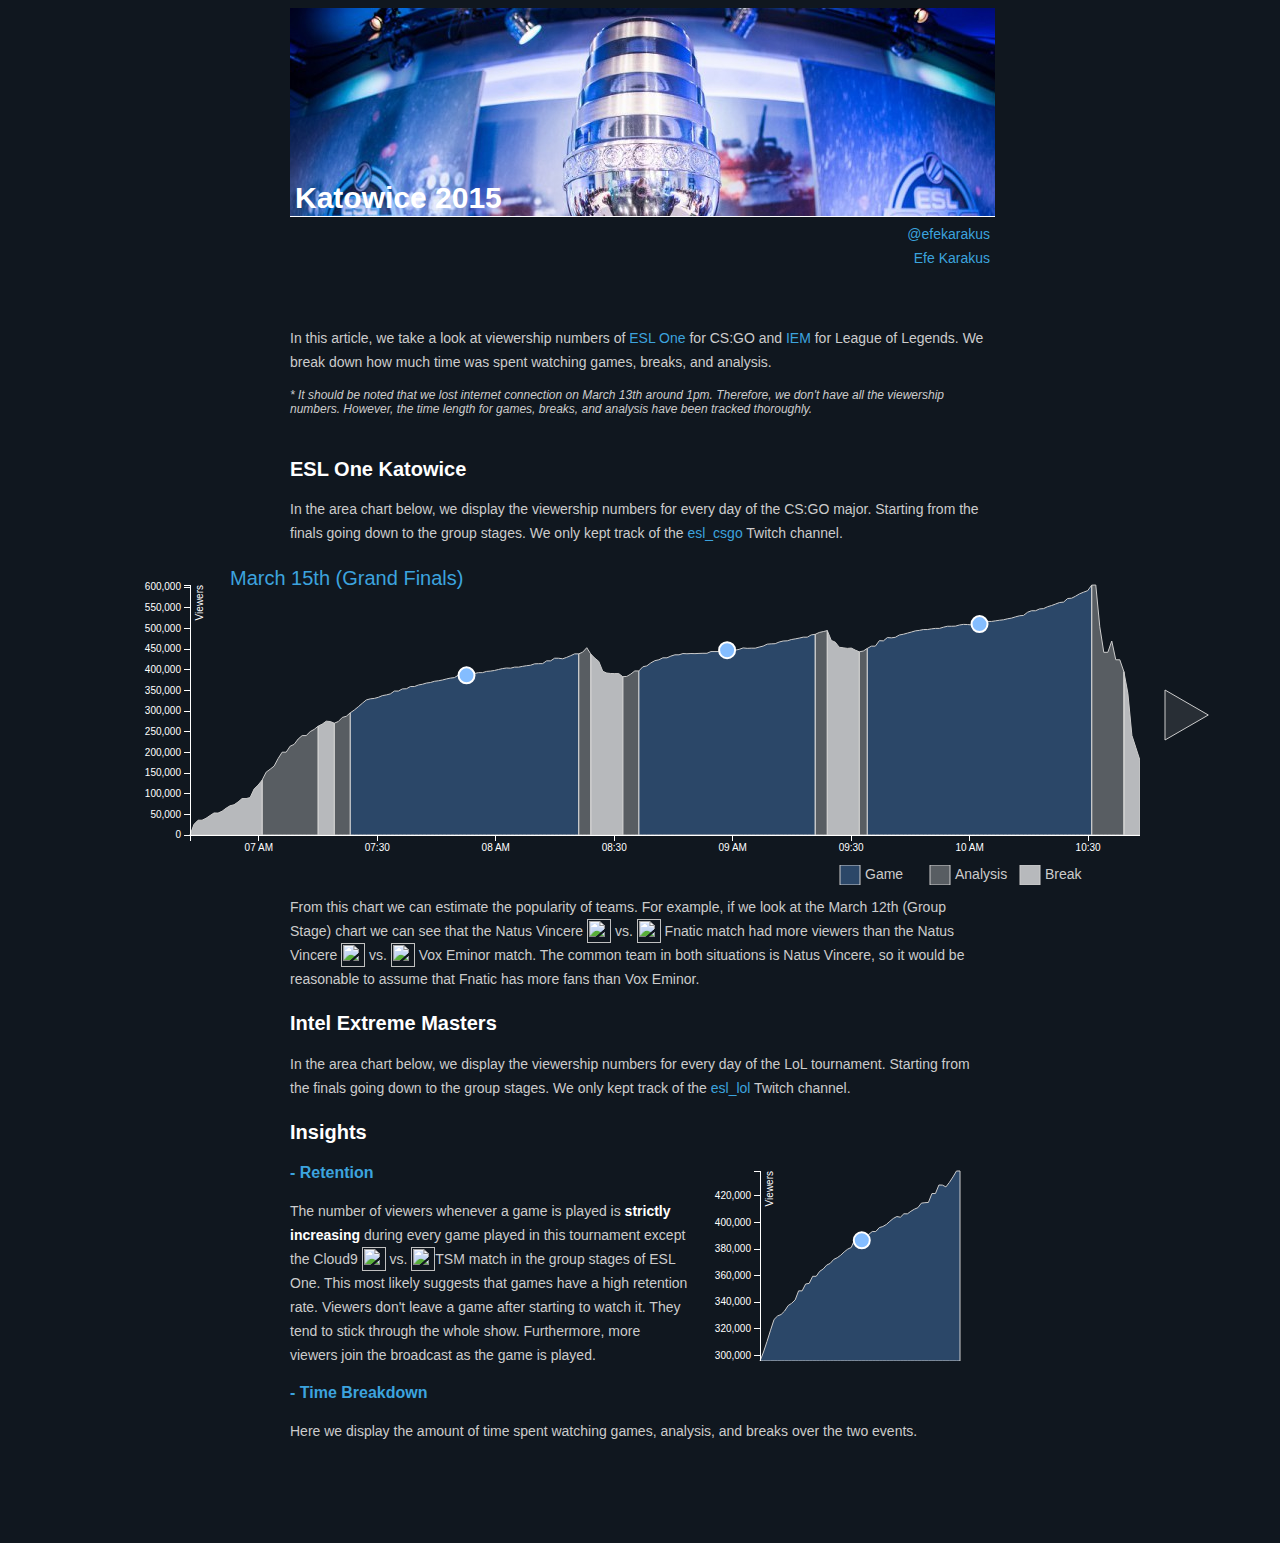
==== esl/katowice-2015/index.html @ be6b83be "implement the legend" ====
<html>
	<head> 
		<title>Katowice 2015 - Viewerships</title>
		<script type="text/javascript">
            var _gaq = _gaq || [];
            _gaq.push(['_setAccount', 'UA-17572263-1']);
            _gaq.push(['_trackPageview']);
            (function() {
            var ga = document.createElement('script'); ga.type = 'text/javascript'; ga.async = true;
            ga.src = ('https:' == document.location.protocol ? 'https://' : 'http://') + 'stats.g.doubleclick.net/dc.js';
            var s = document.getElementsByTagName('script')[0]; s.parentNode.insertBefore(ga, s);
            })();
        </script>
        <link rel="stylesheet" type="text/css" href="./styles/css/main.css">
        <link rel="stylesheet" type="text/css" href="./styles/css/sar.css">
        <link rel="stylesheet" type="text/css" href="./styles/css/arrow.css">
        <link rel="stylesheet" type="text/css" href="./styles/css/jquery.qtip.css">
	</head>
	<body>
        <div class="title">
            <h1> Katowice 2015 </h1>
            <div class="social">
               <a href="https://twitter.com/efekarakus" target="_blank">@efekarakus</a> 
               <br/>
               <a href="http://efekarakus.com" target="_blank">Efe Karakus</a>
            </div>
        </div>
        <div class="writing first">
            <p>
                In this article, we take a look at viewership numbers of 
                <a href="http://www.esl-one.com/csgo/katowice-2015/" target="_blank">ESL One</a> for CS:GO 
                and <a href="http://en.intelextrememasters.com/season9/worldchampionship/" target="_blank">IEM</a> for League of Legends.
                We break down how much time was spent watching games, breaks, and analysis. 
            </p>
            <p class="note">
                * It should be noted that we lost internet connection on March 13th around 1pm. Therefore, we don't have all the viewership numbers. However, the time length for games, breaks, and analysis have been tracked thoroughly.
            </p>
        </div>
        <div class="writing" id="esl-one">
            <h2>ESL One Katowice</h2>
            <p>
                In the area chart below, we display the viewership numbers for every day of the CS:GO major. Starting from the finals going down to
                the group stages. We only kept track of the <a href="http://www.twitch.tv/esl_csgo" target="_blank">esl_csgo</a> Twitch channel.
            </p>
        </div>
        <div class="rollable">
            <div class="left arrow"></div>
            <div class="chart" id="esl-one-chart"></div>
            <div class="right arrow"></div>
        </div>
        <div class="legend"></div>
        <div class="writing">
            From this chart we can estimate the popularity of teams. For example, if we look at the March 12th (Group Stage) chart
            we can see that the Natus Vincere <img src="../styles/images/team-logos/natusvincere.png" width="24" height="24" align="top"/> vs.
            <img src="../styles/images/team-logos/fnatic.png" width="24" height="24" align="top"/> Fnatic match had more viewers than the 
            Natus Vincere <img src="../styles/images/team-logos/natusvincere.png" width="24" height="24" align="top"/> vs. 
            <img src="../styles/images/team-logos/vox.png" width="24" height="24" align="top"/> Vox Eminor  match. The common team
            in both situations is Natus Vincere, so it would be reasonable to assume that Fnatic has more fans than Vox Eminor.
        </div>
        <div class="writing" id="iem">
            <h2>Intel Extreme Masters</h2>
            <p>
                In the area chart below, we display the viewership numbers for every day of the LoL tournament. Starting from the finals going down to the group stages. We only kept track of the <a href="http://www.twitch.tv/esl_lol" target="_blank">esl_lol</a> Twitch channel.
            </p>
        </div>
        <div class="writing" id="insights">
            <h2>Insights</h2>

            <div class="twc">
                <div class="t">
                    <h3>- Retention</h3>
                    <p>
                        The number of viewers whenever a game is played is <span class="highlight">strictly increasing</span> during
                        every game played in this tournament except 
                        the Cloud9 <img src="../styles/images/team-logos/cloud9.png" width="24" height="24" align="top"/> vs. 
                        <img src="../styles/images/team-logos/tsm.png" width="24" height="24" align="top"/>TSM match in the group stages of ESL One. 
                        This most likely suggests that games have a high retention rate. Viewers don't leave a game after starting to watch it. 
                        They tend to stick through the whole show.
                        Furthermore, more viewers join the broadcast as the game is played.
                    </p>
                </div>
                <div class="c chart" id="retention-chart"></div>
            </div>

            <div class="twc">
                <h3>- Time Breakdown</h3>
                <p>
                    Here we display the amount of time spent watching games, analysis, and breaks over the two events.
                </p>
            </div>
        </div>
	</body>

    <script type="text/javascript" src="./libraries/d3.min.js"></script>
    <script type="text/javascript" src="./libraries/jquery-1.11.2.min.js"></script>
    <script type="text/javascript" src="./libraries/jquery.qtip.min.js"></script>
    <script type="text/javascript" src="./charts/segmented-area-chart.js"></script>
    <script type="text/javascript" src="./charts/left-arrow.js"></script>
    <script type="text/javascript" src="./charts/right-arrow.js"></script>
    <script type="text/javascript" src="./js/esl.js"></script>
</html>
---- esl/katowice-2015/styles/css/main.css ----
body {
	margin-bottom: 100px;
	font-family: "HelveticaNeue-Light", "Helvetica Neue Light", "Helvetica Neue", Helvetica, Arial, "Lucida Grande", sans-serif;
	line-height: 150%;
    background-color: #10171F;
}

p.note {
    line-height: 120%;
    font-size: 12px;
    font-style: italic;
    padding-bottom: 20px;
}

.title {
    margin: 0 auto;
    width: 700px;
}

a {
    text-decoration: none;
    color: #3ca3de;
}

a:hover {
    text-decoration: underline;
}

span.highlight {
    font-weight: 800;
    color: #fff;
}

.title h1 {
    width: 700px;
    height: 200px;
    background-image: url('../images/cup.jpg');
    margin: 0;
    font-size: 30px;
    font-weight: 800;
    color: #fff;
    padding-left: 5px;
    padding-bottom: 8px;
    border-bottom: 1px solid #fff; 
    margin-bottom: 5px;
    line-height: 380px;
}


.title .social a {
    float: right;
    font-size: 14px;
}

.writing {
    clear: both;
    width: 700px;
    margin: 0 auto;
    color: #CCC;
    font-size: 14px;
    margin-bottom: 20px;
}

.writing.first {
    margin-top: 80px;
}

.writing h2 {
    font-size: 20px;
    font-weight: 800;
    color: #fff;
}

.writing h3 {
    margin: 0;
    font-size: 16px;
    font-weight: 800;
    color: #3ca3de;
}

.twc {
    width: 700px;
    clear: both;
}

.twc .t {
    float: left;
    width: 400px;
    padding-right: 20px;
}

.twc .c {
    float: left;
    width: 280px;
}


.rollable {
    width: 1200px;
    height: 300px;
    margin: 0 auto;
}

.rollable .left.arrow {
    float: left;
    width: 100px;
    height: 300px;
}

.rollable .right.arrow {
    float: left;
    width: 100px;
    height: 300px;
}

.legend {
    clear: both;
    margin: 0 auto;
    width: 1200px;
    height: 20px;
    margin-bottom: 10px;
}

.legend rect.game {
    stroke: #CCC;
    stroke-width: 1;
    fill: #3D6899;
    fill-opacity: 0.6;
}

.legend rect.analysis {
    stroke: #CCC;
    stroke-width: 1;
    fill: #fff;
    fill-opacity: 0.3;
}

.legend rect.break {
    stroke: #CCC;
    stroke-width: 1;
    fill: #fff;
    fill-opacity: 0.7;
}

.legend text {
    fill: #CCC;
    font-size: 14px;
}
---- esl/katowice-2015/styles/css/sar.css ----
.chart {
	float: left;
	width: 1000px;
	height: 300px;
}

.c.chart {
	height: 200px;
}

.chart text {
	font: 10px sans-serif;
	fill: #fff;
}

.chart text.title {
	font: 20px sans-serif;
	font-style: bold;
	fill: #3ca3de;
}

.chart .axis path,
.chart .axis line {
	fill: none;
	stroke: #fff;
	shape-rendering: crispEdges;
}

.chart .area {
	stroke: #CCC;
	stroke-width: 1;
}

.chart .area.break {
	fill: #fff;
	fill-opacity: 0.7;
}

.chart .area.analysis {
	fill: #fff;
	fill-opacity: 0.3;
}

.chart .area.game {
	fill: #3D6899;
	fill-opacity: 0.6;
}

.chart circle.details {
	stroke: #fff;
	stroke-width: 2;
	fill: #84BDFF;
}

.chart circle.details:hover {
	cursor: pointer;
	stroke: #84BDFF;
	fill: #fff;
}
---- esl/katowice-2015/styles/css/arrow.css ----
.arrow g.visible {
	stroke: #CCC;
	stroke-width: 1;
	fill: #fff;
	fill-opacity: 0.1;
}

.arrow g.visible:hover {
	cursor: pointer;
	fill-opacity: 0.4;
}

.arrow g.invisible {
	stroke-width: 0;
	fill: none;
}
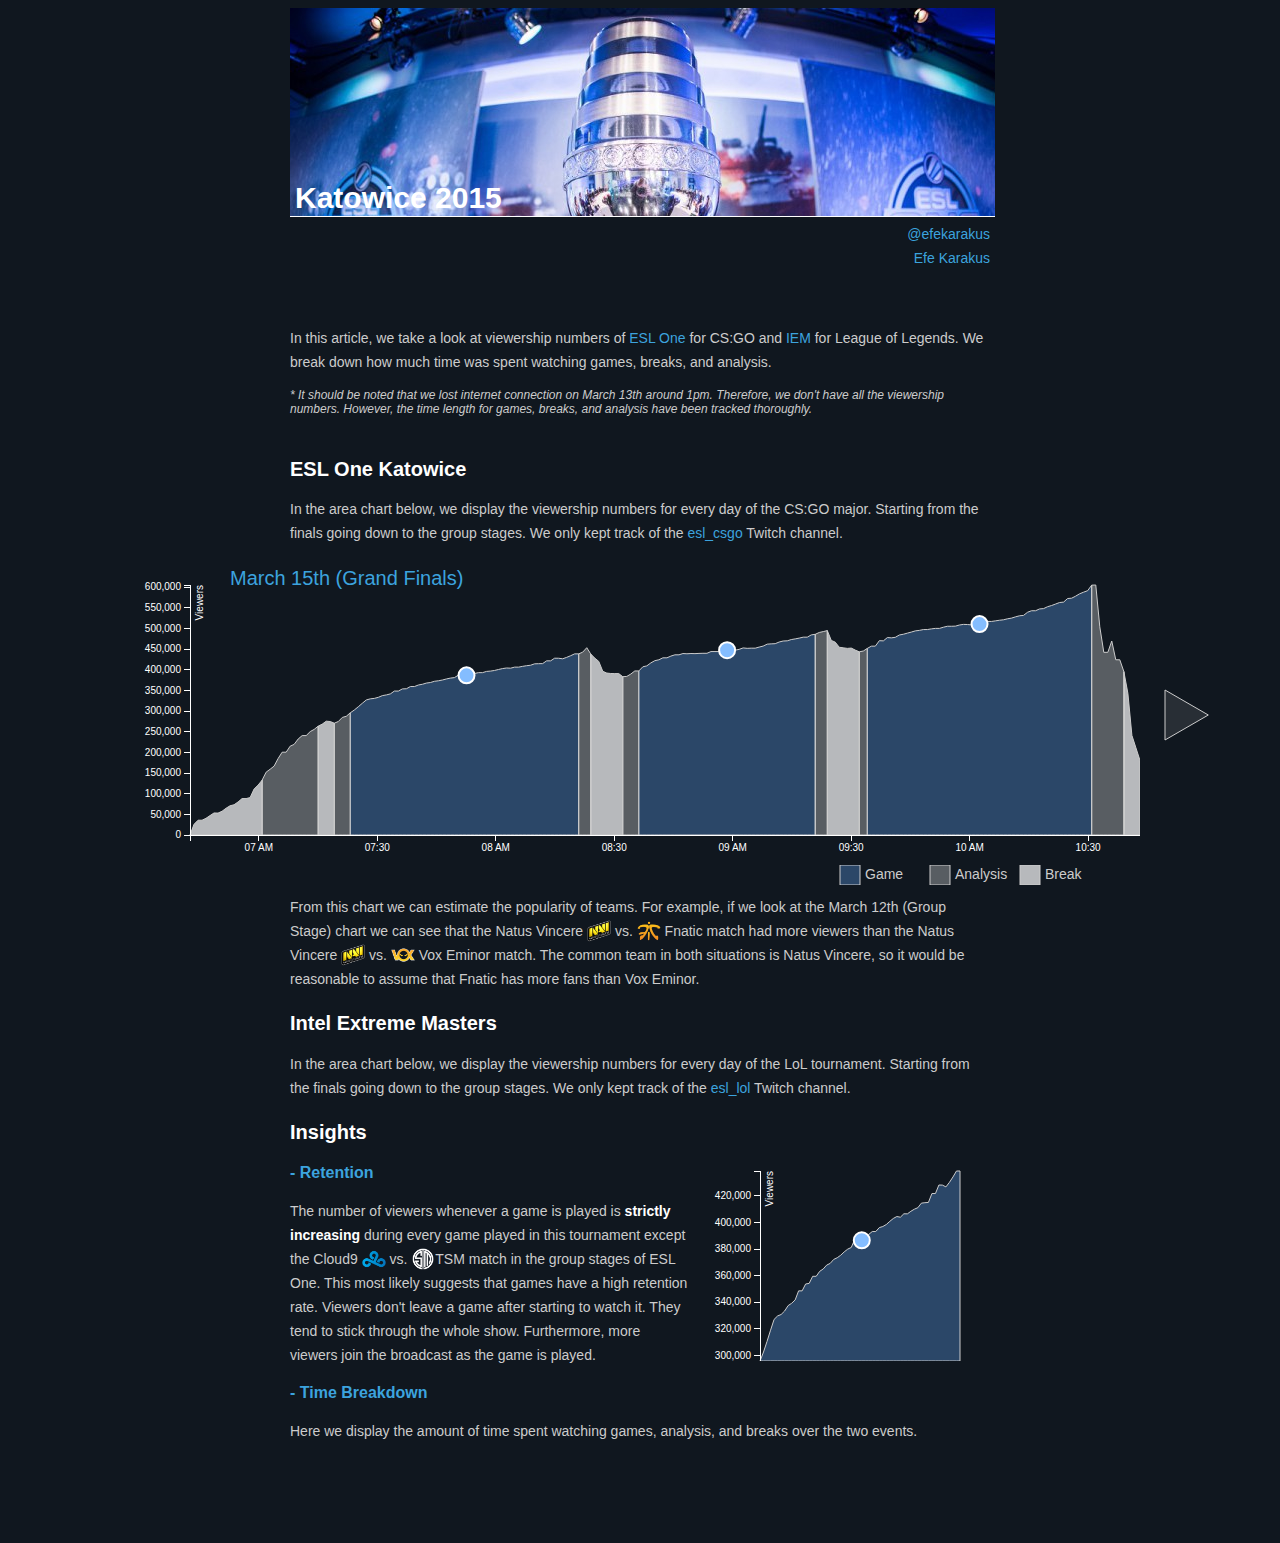
==== commit b32f1cdf: "fix images" ====
--- a/esl/katowice-2015/index.html
+++ b/esl/katowice-2015/index.html
@@ -51,10 +51,10 @@
         <div class="legend"></div>
         <div class="writing">
             From this chart we can estimate the popularity of teams. For example, if we look at the March 12th (Group Stage) chart
-            we can see that the Natus Vincere <img src="../styles/images/team-logos/natusvincere.png" width="24" height="24" align="top"/> vs.
-            <img src="../styles/images/team-logos/fnatic.png" width="24" height="24" align="top"/> Fnatic match had more viewers than the 
-            Natus Vincere <img src="../styles/images/team-logos/natusvincere.png" width="24" height="24" align="top"/> vs. 
-            <img src="../styles/images/team-logos/vox.png" width="24" height="24" align="top"/> Vox Eminor  match. The common team
+            we can see that the Natus Vincere <img src="./styles/images/team-logos/natusvincere.png" width="24" height="24" align="top"/> vs.
+            <img src="./styles/images/team-logos/fnatic.png" width="24" height="24" align="top"/> Fnatic match had more viewers than the 
+            Natus Vincere <img src="./styles/images/team-logos/natusvincere.png" width="24" height="24" align="top"/> vs. 
+            <img src="./styles/images/team-logos/vox.png" width="24" height="24" align="top"/> Vox Eminor  match. The common team
             in both situations is Natus Vincere, so it would be reasonable to assume that Fnatic has more fans than Vox Eminor.
         </div>
         <div class="writing" id="iem">
@@ -72,8 +72,8 @@
                     <p>
                         The number of viewers whenever a game is played is <span class="highlight">strictly increasing</span> during
                         every game played in this tournament except 
-                        the Cloud9 <img src="../styles/images/team-logos/cloud9.png" width="24" height="24" align="top"/> vs. 
-                        <img src="../styles/images/team-logos/tsm.png" width="24" height="24" align="top"/>TSM match in the group stages of ESL One. 
+                        the Cloud9 <img src="./styles/images/team-logos/cloud9.png" width="24" height="24" align="top"/> vs. 
+                        <img src="./styles/images/team-logos/tsm.png" width="24" height="24" align="top"/>TSM match in the group stages of ESL One. 
                         This most likely suggests that games have a high retention rate. Viewers don't leave a game after starting to watch it. 
                         They tend to stick through the whole show.
                         Furthermore, more viewers join the broadcast as the game is played.
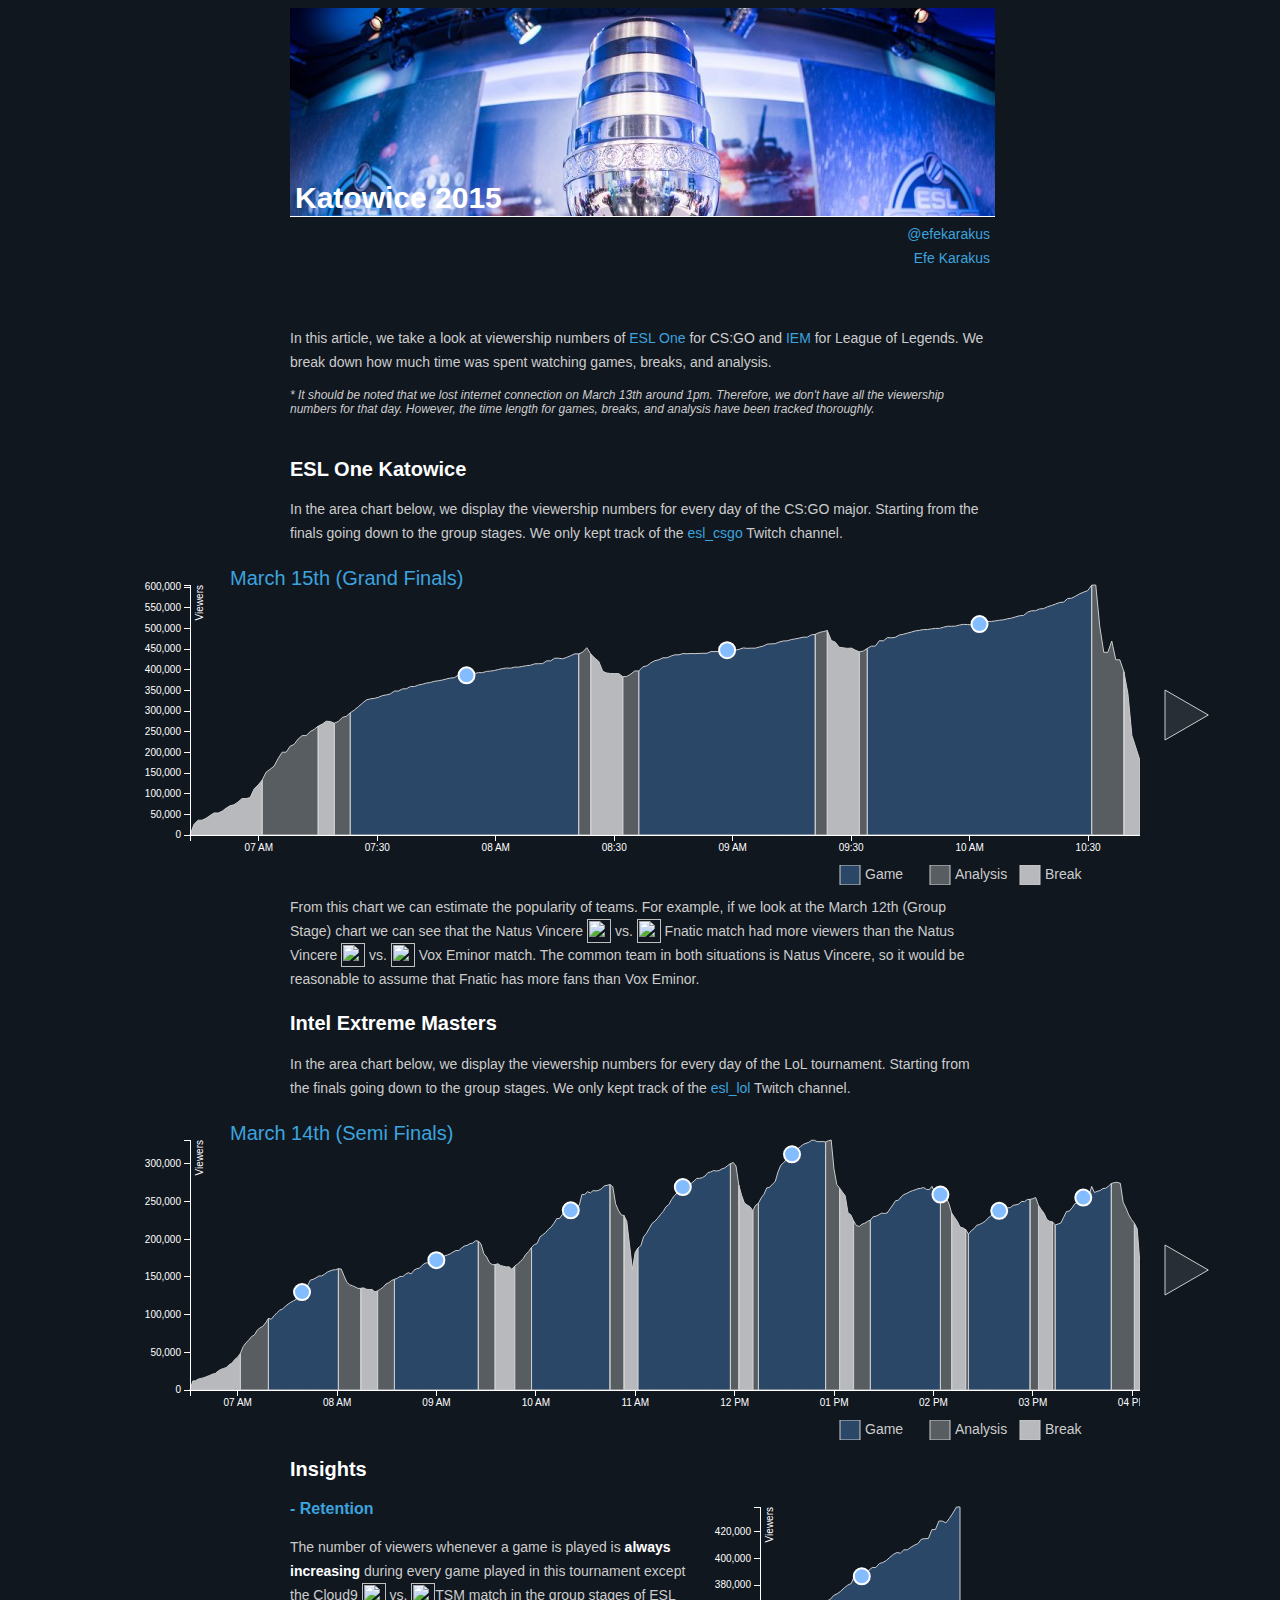
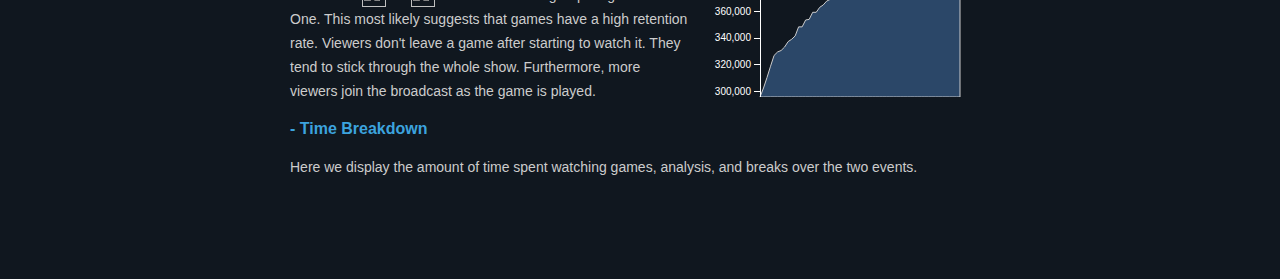
==== commit c32e25e4: "esl javascript code for LoL" ====
--- a/esl/katowice-2015/index.html
+++ b/esl/katowice-2015/index.html
@@ -33,7 +33,9 @@
                 We break down how much time was spent watching games, breaks, and analysis. 
             </p>
             <p class="note">
-                * It should be noted that we lost internet connection on March 13th around 1pm. Therefore, we don't have all the viewership numbers. However, the time length for games, breaks, and analysis have been tracked thoroughly.
+                * It should be noted that we lost internet connection on March 13th around 1pm. 
+                Therefore, we don't have all the viewership numbers for that day. 
+                However, the time length for games, breaks, and analysis have been tracked thoroughly.
             </p>
         </div>
         <div class="writing" id="esl-one">
@@ -44,17 +46,17 @@
             </p>
         </div>
         <div class="rollable">
-            <div class="left arrow"></div>
+            <div class="left arrow" id="esl-one-left"></div>
             <div class="chart" id="esl-one-chart"></div>
-            <div class="right arrow"></div>
+            <div class="right arrow" id="esl-one-right"></div>
         </div>
         <div class="legend"></div>
         <div class="writing">
             From this chart we can estimate the popularity of teams. For example, if we look at the March 12th (Group Stage) chart
-            we can see that the Natus Vincere <img src="./styles/images/team-logos/natusvincere.png" width="24" height="24" align="top"/> vs.
-            <img src="./styles/images/team-logos/fnatic.png" width="24" height="24" align="top"/> Fnatic match had more viewers than the 
-            Natus Vincere <img src="./styles/images/team-logos/natusvincere.png" width="24" height="24" align="top"/> vs. 
-            <img src="./styles/images/team-logos/vox.png" width="24" height="24" align="top"/> Vox Eminor  match. The common team
+            we can see that the Natus Vincere <img src="../styles/images/team-logos/natusvincere.png" width="24" height="24" align="top"/> vs.
+            <img src="../styles/images/team-logos/fnatic.png" width="24" height="24" align="top"/> Fnatic match had more viewers than the 
+            Natus Vincere <img src="../styles/images/team-logos/natusvincere.png" width="24" height="24" align="top"/> vs. 
+            <img src="../styles/images/team-logos/vox.png" width="24" height="24" align="top"/> Vox Eminor  match. The common team
             in both situations is Natus Vincere, so it would be reasonable to assume that Fnatic has more fans than Vox Eminor.
         </div>
         <div class="writing" id="iem">
@@ -63,6 +65,12 @@
                 In the area chart below, we display the viewership numbers for every day of the LoL tournament. Starting from the finals going down to the group stages. We only kept track of the <a href="http://www.twitch.tv/esl_lol" target="_blank">esl_lol</a> Twitch channel.
             </p>
         </div>
+        <div class="rollable">
+            <div class="left arrow" id="iem-left"></div>
+            <div class="chart" id="iem-chart"></div>
+            <div class="right arrow" id="iem-right"></div>
+        </div>
+        <div class="legend"></div>
         <div class="writing" id="insights">
             <h2>Insights</h2>
 
@@ -70,10 +78,10 @@
                 <div class="t">
                     <h3>- Retention</h3>
                     <p>
-                        The number of viewers whenever a game is played is <span class="highlight">strictly increasing</span> during
+                        The number of viewers whenever a game is played is <span class="highlight">always increasing</span> during
                         every game played in this tournament except 
-                        the Cloud9 <img src="./styles/images/team-logos/cloud9.png" width="24" height="24" align="top"/> vs. 
-                        <img src="./styles/images/team-logos/tsm.png" width="24" height="24" align="top"/>TSM match in the group stages of ESL One. 
+                        the Cloud9 <img src="../styles/images/team-logos/cloud9.png" width="24" height="24" align="top"/> vs. 
+                        <img src="../styles/images/team-logos/tsm.png" width="24" height="24" align="top"/>TSM match in the group stages of ESL One. 
                         This most likely suggests that games have a high retention rate. Viewers don't leave a game after starting to watch it. 
                         They tend to stick through the whole show.
                         Furthermore, more viewers join the broadcast as the game is played.
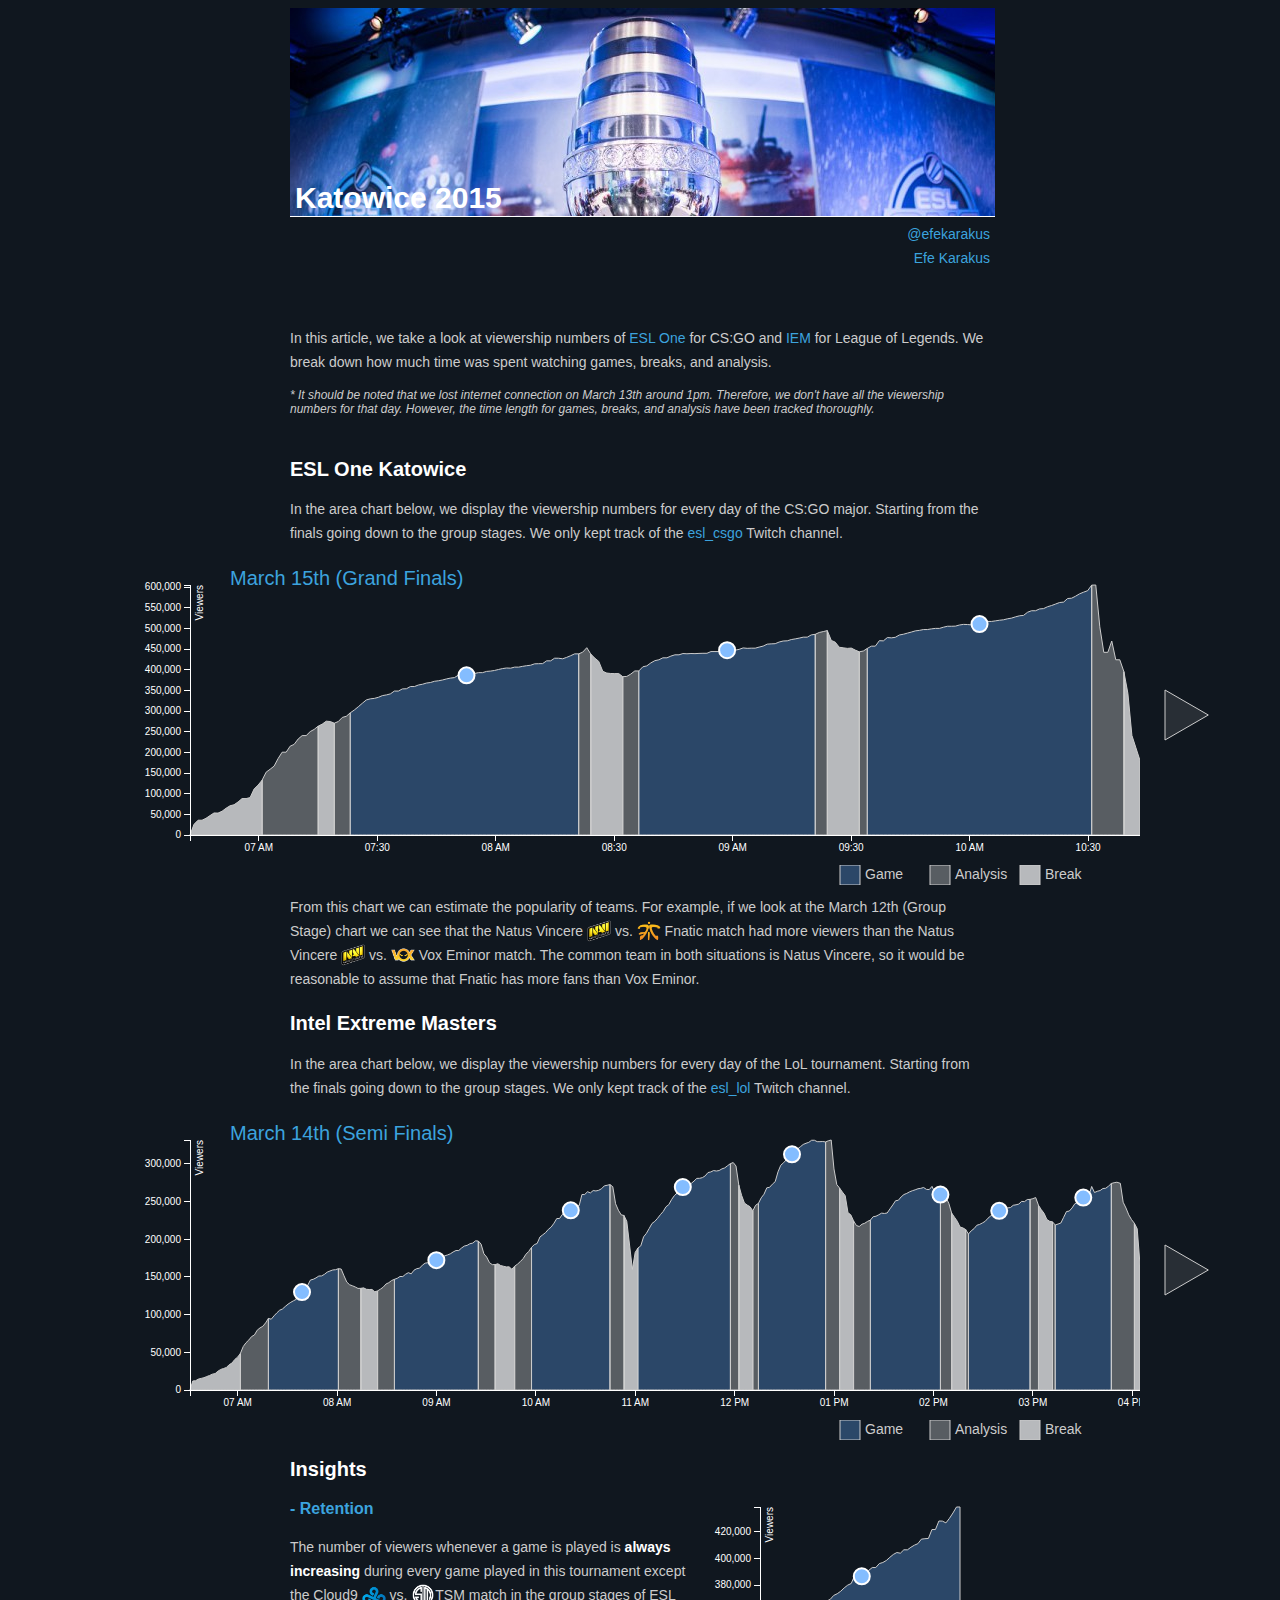
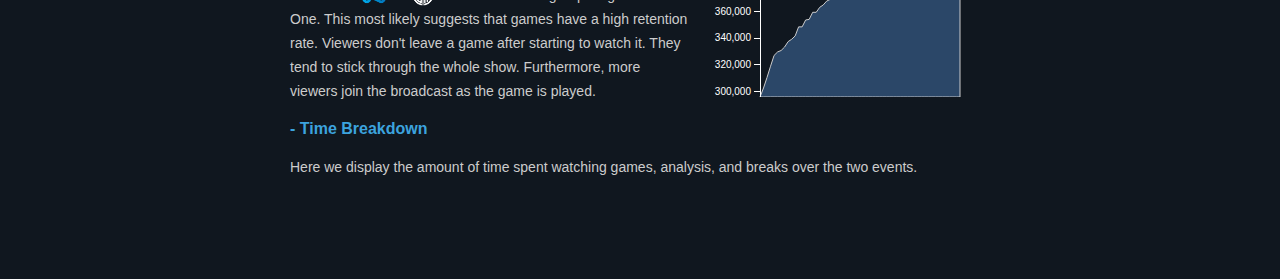
==== commit 878825fa: "Merge branch 'master' into gh-pages" ====
--- a/esl/katowice-2015/index.html
+++ b/esl/katowice-2015/index.html
@@ -53,10 +53,10 @@
         <div class="legend"></div>
         <div class="writing">
             From this chart we can estimate the popularity of teams. For example, if we look at the March 12th (Group Stage) chart
-            we can see that the Natus Vincere <img src="../styles/images/team-logos/natusvincere.png" width="24" height="24" align="top"/> vs.
-            <img src="../styles/images/team-logos/fnatic.png" width="24" height="24" align="top"/> Fnatic match had more viewers than the 
-            Natus Vincere <img src="../styles/images/team-logos/natusvincere.png" width="24" height="24" align="top"/> vs. 
-            <img src="../styles/images/team-logos/vox.png" width="24" height="24" align="top"/> Vox Eminor  match. The common team
+            we can see that the Natus Vincere <img src="./styles/images/team-logos/natusvincere.png" width="24" height="24" align="top"/> vs.
+            <img src="./styles/images/team-logos/fnatic.png" width="24" height="24" align="top"/> Fnatic match had more viewers than the 
+            Natus Vincere <img src="./styles/images/team-logos/natusvincere.png" width="24" height="24" align="top"/> vs. 
+            <img src="./styles/images/team-logos/vox.png" width="24" height="24" align="top"/> Vox Eminor  match. The common team
             in both situations is Natus Vincere, so it would be reasonable to assume that Fnatic has more fans than Vox Eminor.
         </div>
         <div class="writing" id="iem">
@@ -80,8 +80,8 @@
                     <p>
                         The number of viewers whenever a game is played is <span class="highlight">always increasing</span> during
                         every game played in this tournament except 
-                        the Cloud9 <img src="../styles/images/team-logos/cloud9.png" width="24" height="24" align="top"/> vs. 
-                        <img src="../styles/images/team-logos/tsm.png" width="24" height="24" align="top"/>TSM match in the group stages of ESL One. 
+                        the Cloud9 <img src="./styles/images/team-logos/cloud9.png" width="24" height="24" align="top"/> vs. 
+                        <img src="./styles/images/team-logos/tsm.png" width="24" height="24" align="top"/>TSM match in the group stages of ESL One. 
                         This most likely suggests that games have a high retention rate. Viewers don't leave a game after starting to watch it. 
                         They tend to stick through the whole show.
                         Furthermore, more viewers join the broadcast as the game is played.
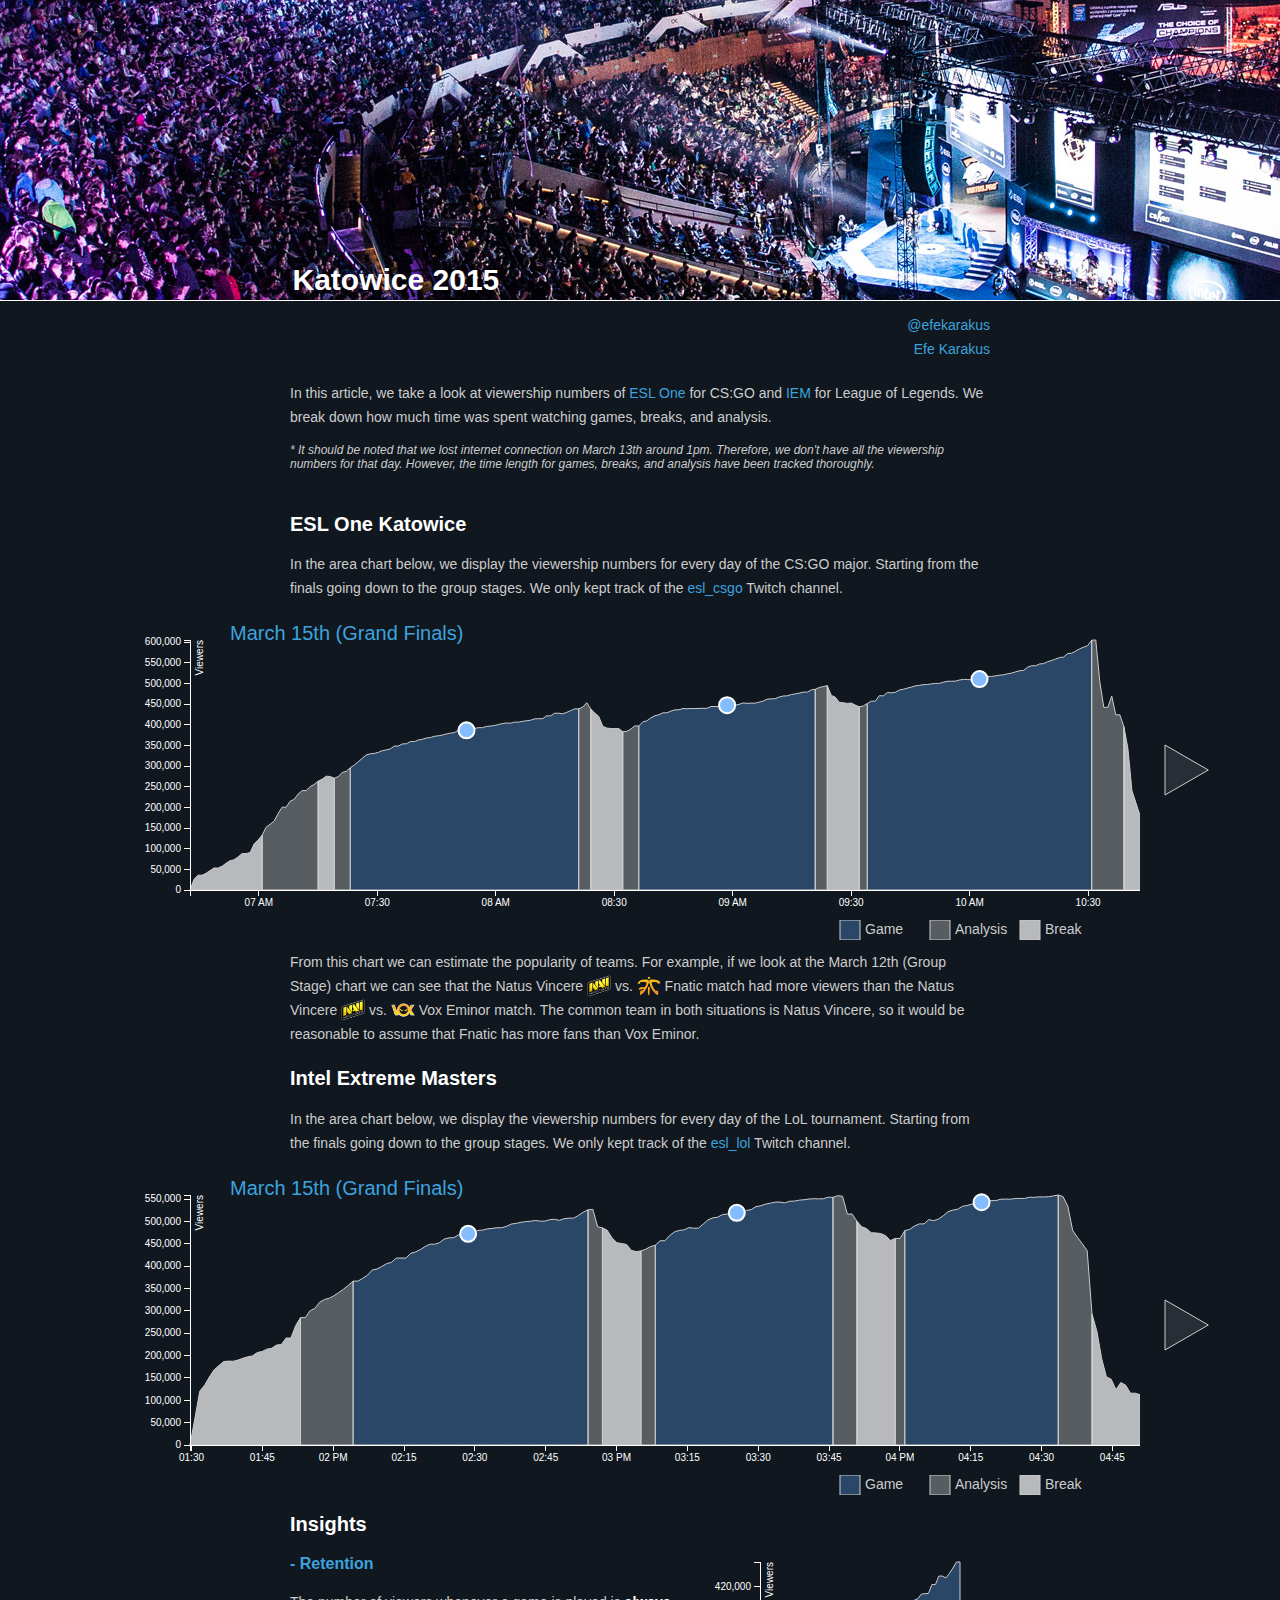
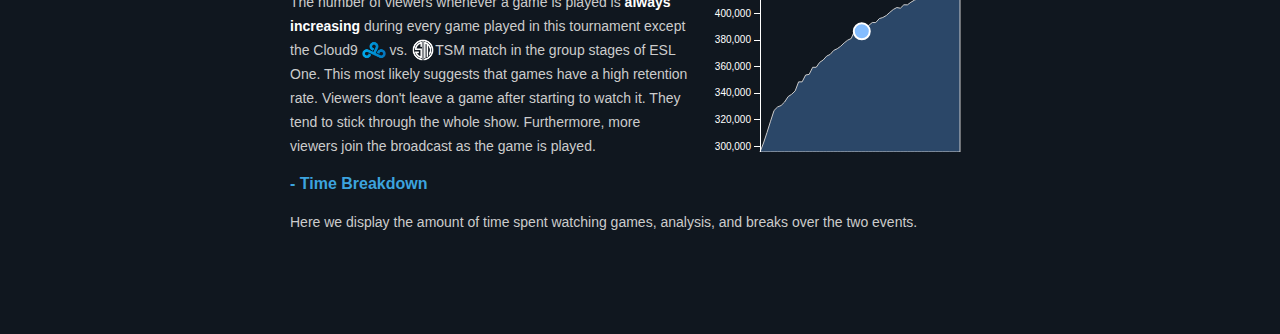
==== commit 0611358e: "change header" ====
--- a/esl/katowice-2015/index.html
+++ b/esl/katowice-2015/index.html
@@ -17,7 +17,7 @@
         <link rel="stylesheet" type="text/css" href="./styles/css/jquery.qtip.css">
 	</head>
 	<body>
-        <div class="title">
+        <div class="header">
             <h1> Katowice 2015 </h1>
             <div class="social">
                <a href="https://twitter.com/efekarakus" target="_blank">@efekarakus</a> 
--- a/esl/katowice-2015/styles/css/main.css
+++ b/esl/katowice-2015/styles/css/main.css
@@ -1,4 +1,5 @@
 body {
+    margin: 0;
 	margin-bottom: 100px;
 	font-family: "HelveticaNeue-Light", "Helvetica Neue Light", "Helvetica Neue", Helvetica, Arial, "Lucida Grande", sans-serif;
 	line-height: 150%;
@@ -12,9 +13,12 @@
     padding-bottom: 20px;
 }
 
-.title {
-    margin: 0 auto;
-    width: 700px;
+.header {
+    width: 100%;
+    height: 300px;
+    background-image: url('../images/stage.jpg');
+    background-position: center center;
+    border-bottom: 1px solid #fff; 
 }
 
 a {
@@ -31,23 +35,25 @@
     color: #fff;
 }
 
-.title h1 {
+.header h1 {
+    margin: 0 auto;
     width: 700px;
-    height: 200px;
-    background-image: url('../images/cup.jpg');
-    margin: 0;
+    height: 300px;
     font-size: 30px;
     font-weight: 800;
     color: #fff;
     padding-left: 5px;
     padding-bottom: 8px;
-    border-bottom: 1px solid #fff; 
     margin-bottom: 5px;
-    line-height: 380px;
+    line-height: 560px;
 }
 
+.header .social {
+    margin: 0 auto;
+    width: 700px;
+}
 
-.title .social a {
+.header .social a {
     float: right;
     font-size: 14px;
 }
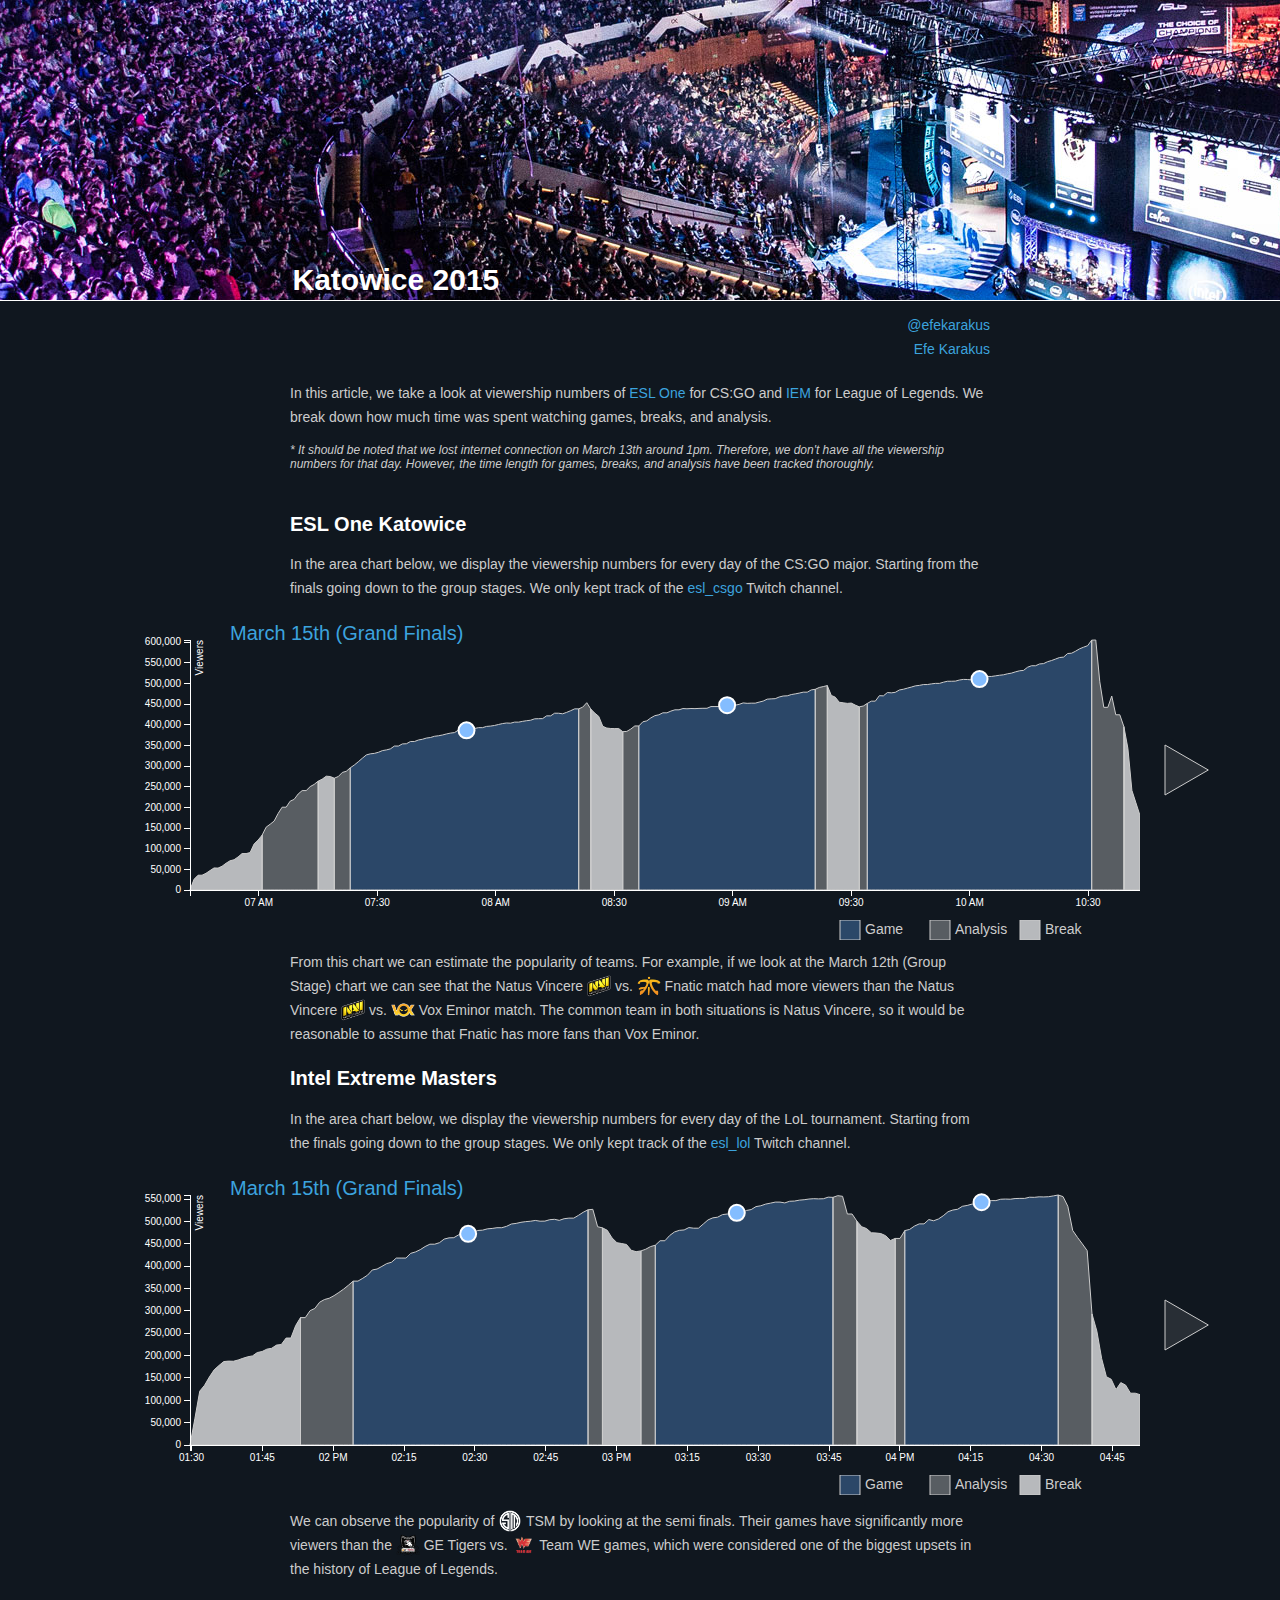
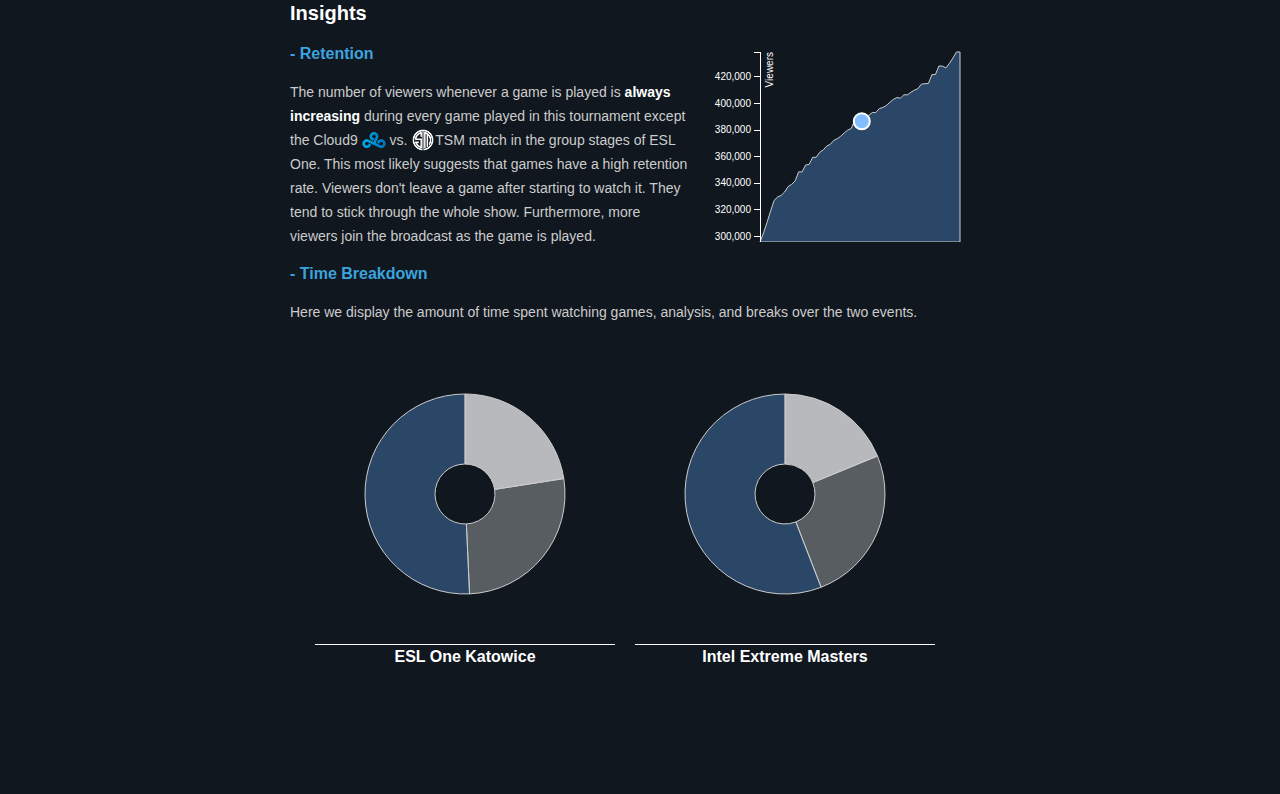
==== commit 8f451f16: "pie chart without tooltip" ====
--- a/esl/katowice-2015/index.html
+++ b/esl/katowice-2015/index.html
@@ -71,6 +71,15 @@
             <div class="right arrow" id="iem-right"></div>
         </div>
         <div class="legend"></div>
+        <div class="writing">
+            <p>
+                We can observe the popularity of <img src="./styles/images/team-logos/tsm.png" width="24" height="24" align="top"/> TSM 
+                by looking at the semi finals. Their games have significantly more viewers than the 
+                <img src="./styles/images/team-logos/get.png" width="24" height="24" align="top"/> GE Tigers vs. 
+                <img src="./styles/images/team-logos/we.png" width="24" height="24" align="top"/> Team WE games, which were considered
+                one of the biggest upsets in the history of League of Legends.
+            </p>
+        </div>
         <div class="writing" id="insights">
             <h2>Insights</h2>
 
@@ -97,6 +106,16 @@
                 </p>
             </div>
         </div>
+        <div class="pair-charts">
+            <div class="titled-chart">
+                <div class="chart" id="csgo-time"></div>
+                <h3>ESL One Katowice</h3>
+            </div>
+            <div class="titled-chart">
+                <div class="chart" id="lol-time"></div>
+                <h3>Intel Extreme Masters</h3>
+            </div>
+        </div>
 	</body>
 
     <script type="text/javascript" src="./libraries/d3.min.js"></script>
@@ -105,5 +124,6 @@
     <script type="text/javascript" src="./charts/segmented-area-chart.js"></script>
     <script type="text/javascript" src="./charts/left-arrow.js"></script>
     <script type="text/javascript" src="./charts/right-arrow.js"></script>
+    <script type="text/javascript" src="./charts/pie.js"></script>
     <script type="text/javascript" src="./js/esl.js"></script>
 </html>
--- a/esl/katowice-2015/styles/css/main.css
+++ b/esl/katowice-2015/styles/css/main.css
@@ -151,4 +151,28 @@
 .legend text {
     fill: #CCC;
     font-size: 14px;
+}
+
+.pair-charts {
+    width: 650px;
+    height: 350px;
+    margin: 0 auto;
+    margin-bottom: 30px;
+}
+
+.pair-charts .titled-chart {
+    float: left;
+    width: 300px;
+    height: 350px;
+    margin-right: 20px;
+}
+
+.pair-charts .titled-chart h3 {
+    margin: 0;
+    margin: 0 auto;
+    width: 300px;
+    text-align: center;
+    font-size: 16px;
+    font-weight: 800;
+    color: #fff;
 }--- a/esl/katowice-2015/styles/css/sar.css
+++ b/esl/katowice-2015/styles/css/sar.css
@@ -6,6 +6,13 @@
 
 .c.chart {
 	height: 200px;
+}
+
+.titled-chart .chart {
+	clear: both;
+	width: 300px;
+	height: 300px;
+	border-bottom: 1px solid #fff;
 }
 
 .chart text {
@@ -46,6 +53,27 @@
 	fill-opacity: 0.6;
 }
 
+.chart path.break {
+	stroke: #CCC;
+	stroke-width: 1;
+	fill: #fff;
+	fill-opacity: 0.7;
+}
+
+.chart path.analysis {
+	stroke: #CCC;
+	stroke-width: 1;
+	fill: #fff;
+	fill-opacity: 0.3;
+}
+
+.chart path.game {
+	stroke: #CCC;
+	stroke-width: 1;
+	fill: #3D6899;
+	fill-opacity: 0.6;
+}
+
 .chart circle.details {
 	stroke: #fff;
 	stroke-width: 2;
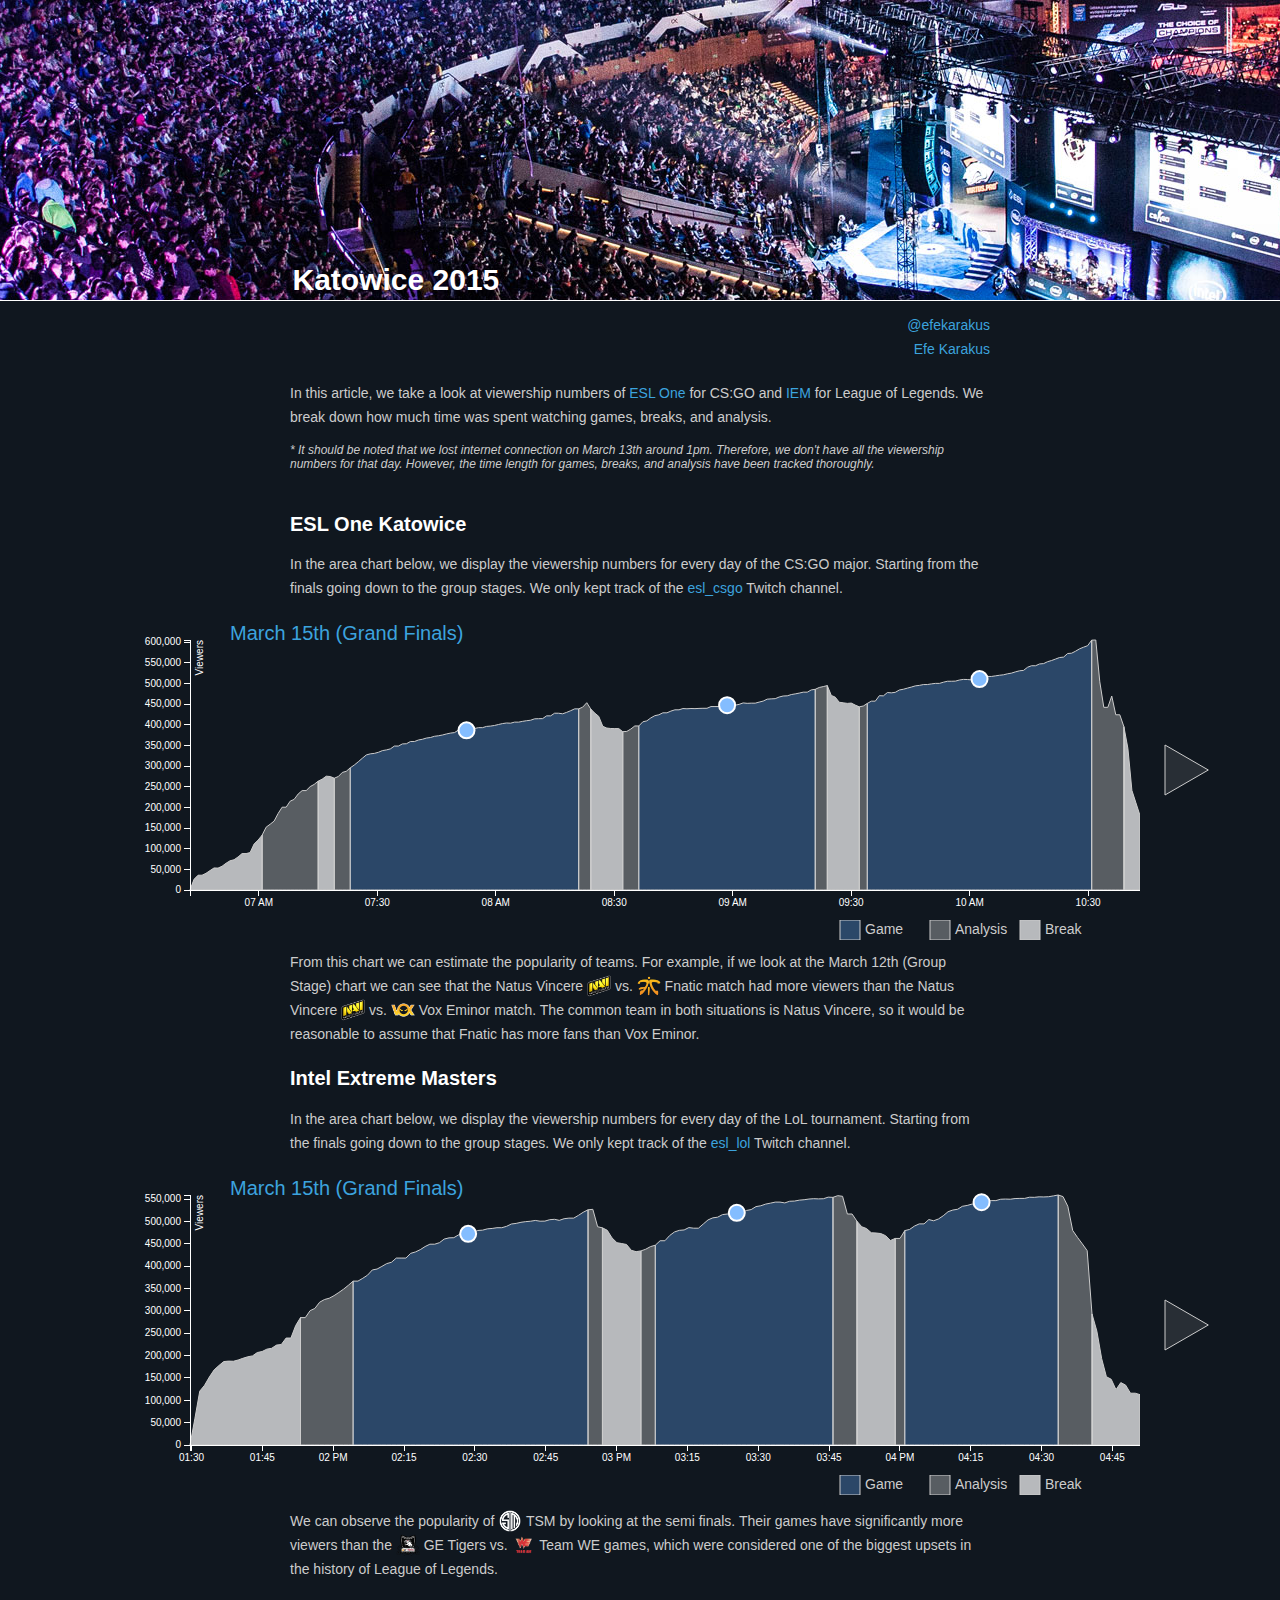
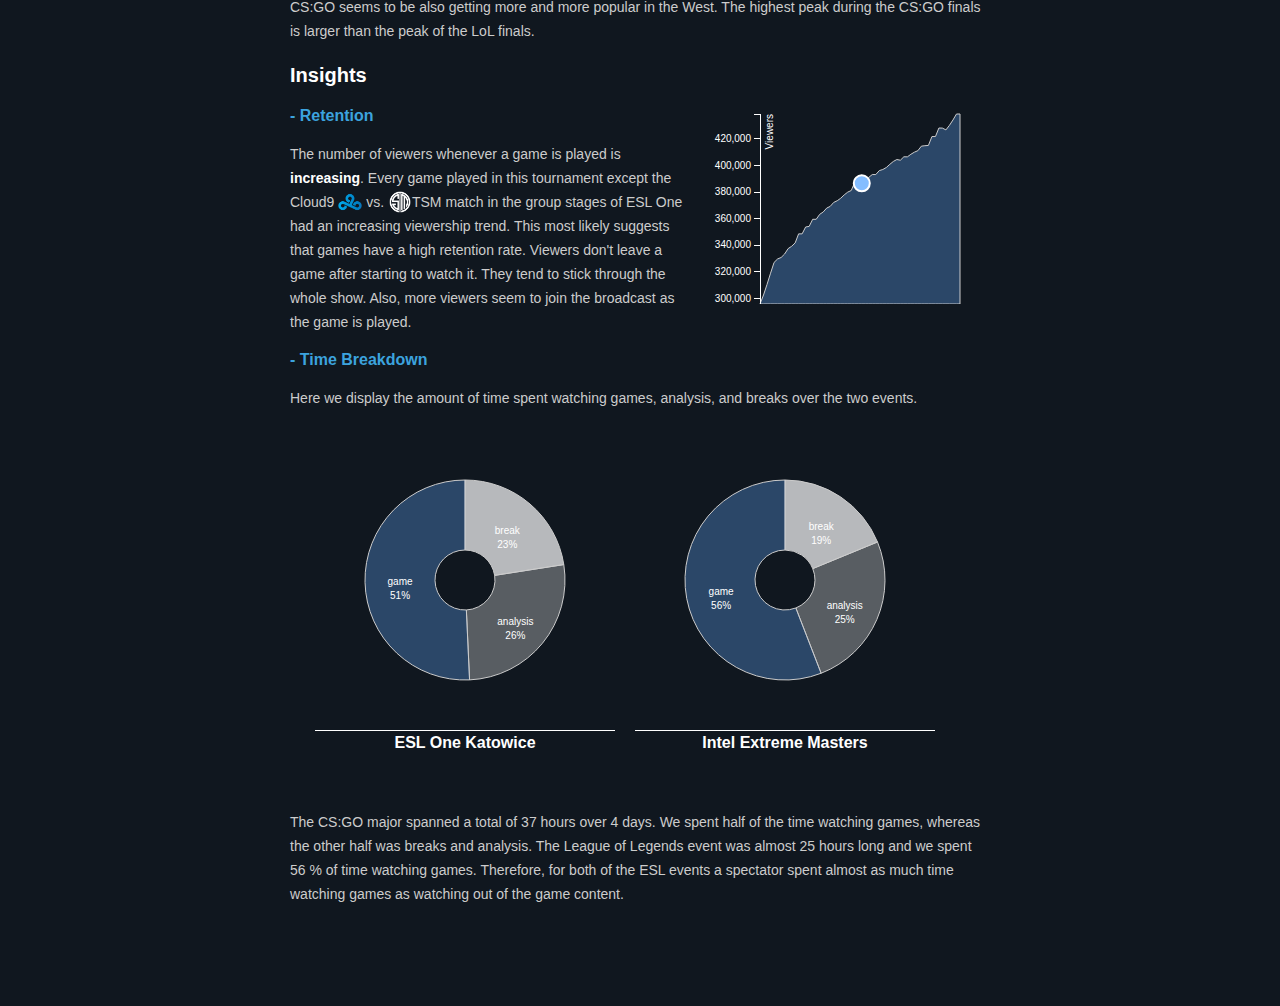
==== commit b416f024: "done with pie charts" ====
--- a/esl/katowice-2015/index.html
+++ b/esl/katowice-2015/index.html
@@ -79,6 +79,10 @@
                 <img src="./styles/images/team-logos/we.png" width="24" height="24" align="top"/> Team WE games, which were considered
                 one of the biggest upsets in the history of League of Legends.
             </p>
+            <p>
+                CS:GO seems to be also getting more and more popular in the West. The highest peak during the CS:GO finals is larger than
+                the peak of the LoL finals.
+            </p>
         </div>
         <div class="writing" id="insights">
             <h2>Insights</h2>
@@ -87,13 +91,12 @@
                 <div class="t">
                     <h3>- Retention</h3>
                     <p>
-                        The number of viewers whenever a game is played is <span class="highlight">always increasing</span> during
-                        every game played in this tournament except 
-                        the Cloud9 <img src="./styles/images/team-logos/cloud9.png" width="24" height="24" align="top"/> vs. 
-                        <img src="./styles/images/team-logos/tsm.png" width="24" height="24" align="top"/>TSM match in the group stages of ESL One. 
+                        The number of viewers whenever a game is played is <span class="highlight">increasing</span>. Every game played in this tournament except the Cloud9 <img src="./styles/images/team-logos/cloud9.png" width="24" height="24" align="top"/> vs. 
+                        <img src="./styles/images/team-logos/tsm.png" width="24" height="24" align="top"/>TSM match in the group stages of ESL One had
+                        an increasing viewership trend. 
                         This most likely suggests that games have a high retention rate. Viewers don't leave a game after starting to watch it. 
                         They tend to stick through the whole show.
-                        Furthermore, more viewers join the broadcast as the game is played.
+                        Also, more viewers seem to  join the broadcast as the game is played.
                     </p>
                 </div>
                 <div class="c chart" id="retention-chart"></div>
@@ -116,6 +119,13 @@
                 <h3>Intel Extreme Masters</h3>
             </div>
         </div>
+        <div class="writing">
+            <p>
+                The CS:GO major spanned a total of 37 hours over 4 days. We spent half of the time watching games, whereas the other half
+                was breaks and analysis. The League of Legends event was almost 25 hours long and we spent 56 % of time watching games. 
+                Therefore, for both of the ESL events a spectator spent almost as much time watching games as watching out of the game content.
+            </p>
+        </div>
 	</body>
 
     <script type="text/javascript" src="./libraries/d3.min.js"></script>
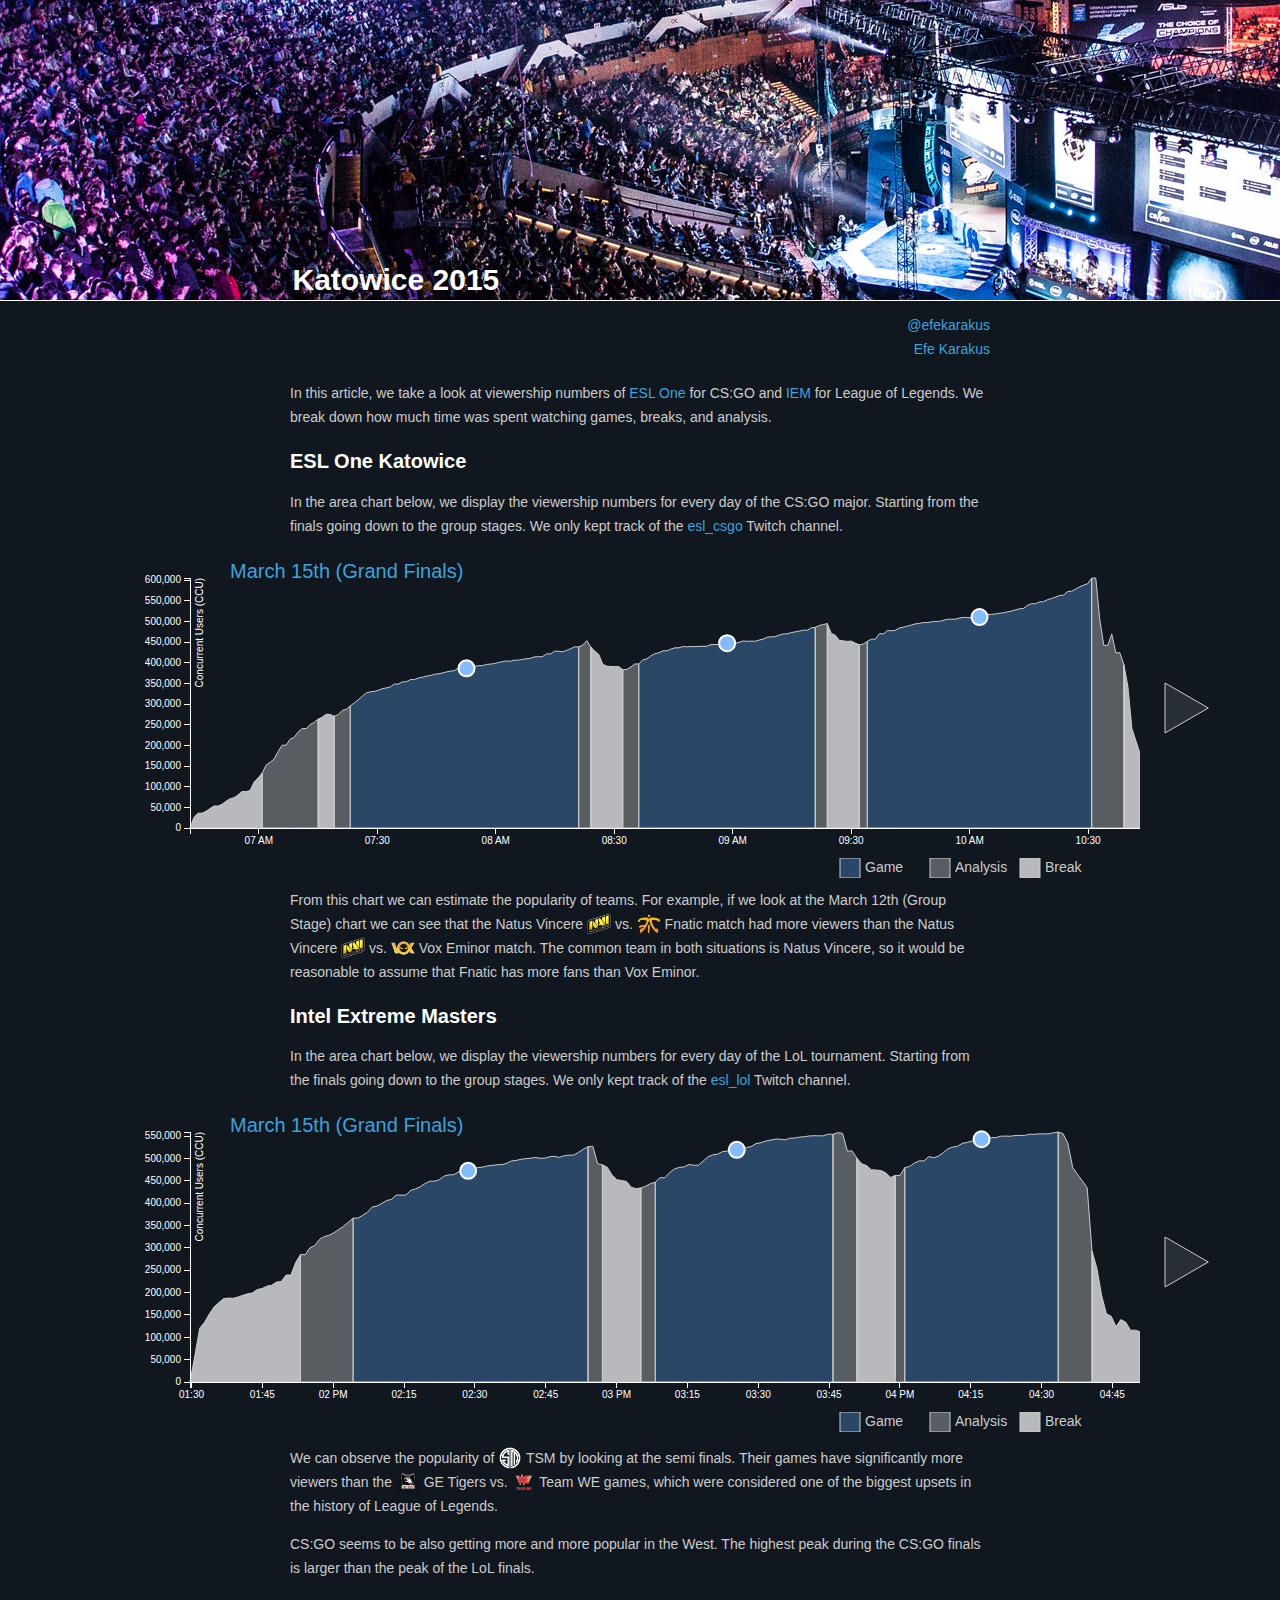
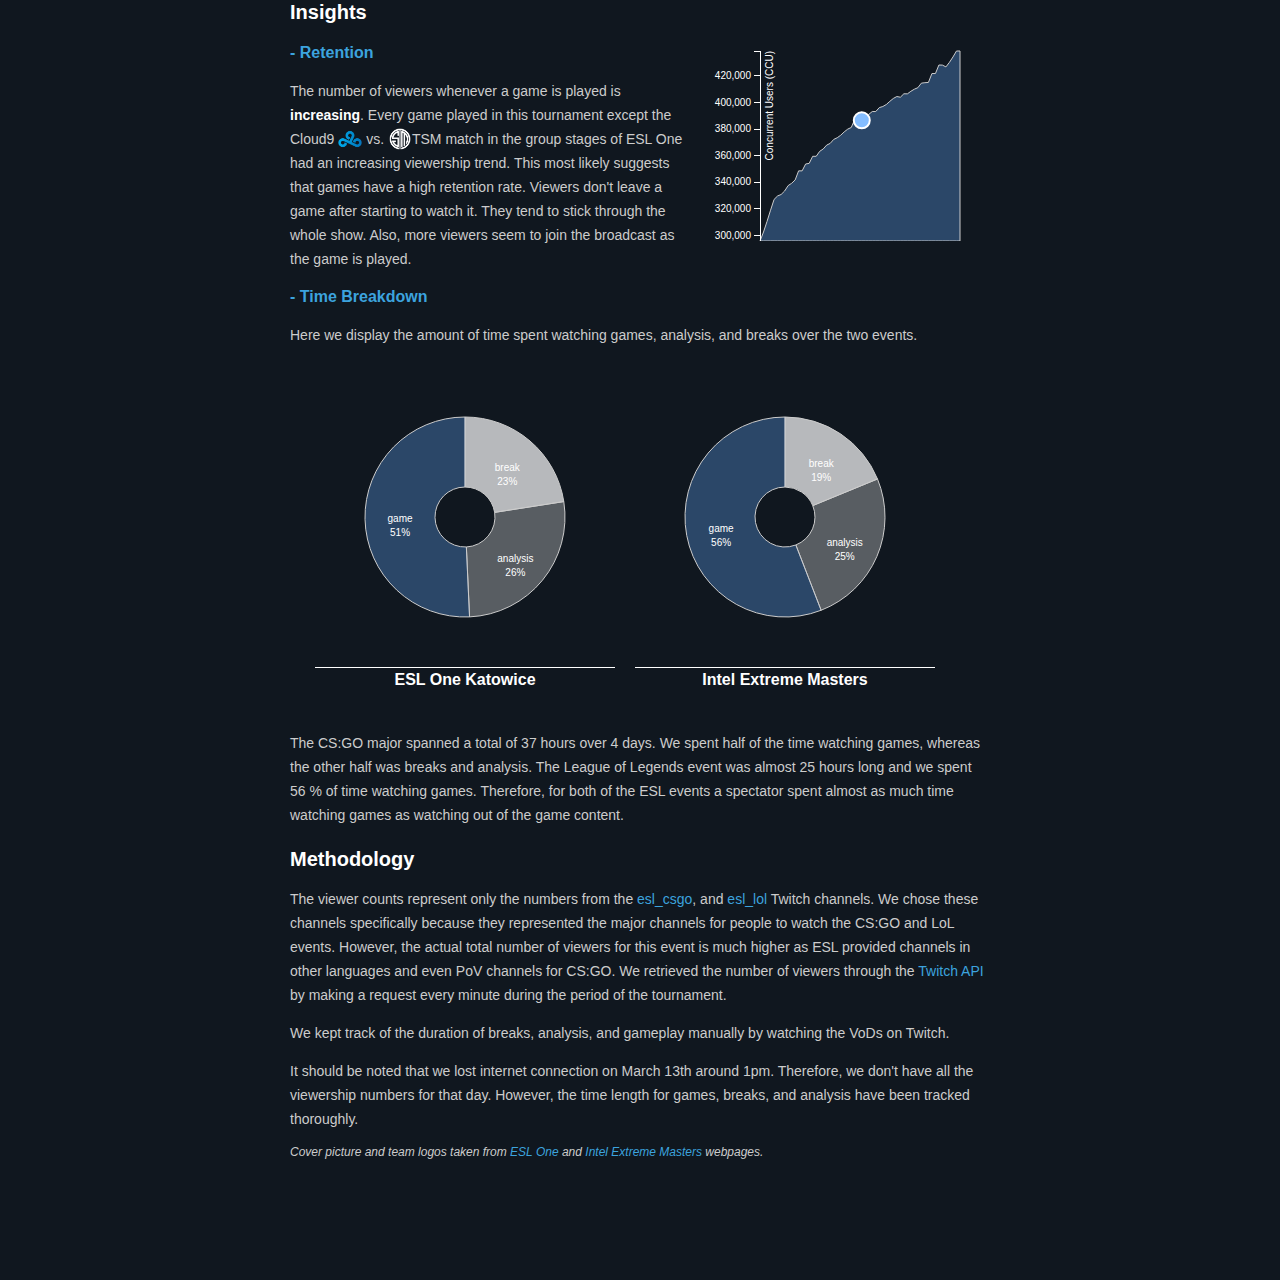
==== commit a59c2b6c: "adding methodology" ====
--- a/esl/katowice-2015/index.html
+++ b/esl/katowice-2015/index.html
@@ -31,11 +31,6 @@
                 <a href="http://www.esl-one.com/csgo/katowice-2015/" target="_blank">ESL One</a> for CS:GO 
                 and <a href="http://en.intelextrememasters.com/season9/worldchampionship/" target="_blank">IEM</a> for League of Legends.
                 We break down how much time was spent watching games, breaks, and analysis. 
-            </p>
-            <p class="note">
-                * It should be noted that we lost internet connection on March 13th around 1pm. 
-                Therefore, we don't have all the viewership numbers for that day. 
-                However, the time length for games, breaks, and analysis have been tracked thoroughly.
             </p>
         </div>
         <div class="writing" id="esl-one">
@@ -83,7 +78,7 @@
                 CS:GO seems to be also getting more and more popular in the West. The highest peak during the CS:GO finals is larger than
                 the peak of the LoL finals.
             </p>
-        </div>
+        </div>        
         <div class="writing" id="insights">
             <h2>Insights</h2>
 
@@ -126,6 +121,30 @@
                 Therefore, for both of the ESL events a spectator spent almost as much time watching games as watching out of the game content.
             </p>
         </div>
+        <div class="writing">
+            <h2> Methodology </h2>
+            <p>
+                The viewer counts represent only the numbers from the 
+                <a href="http://www.twitch.tv/esl_csgo" target="_blank">esl_csgo</a>, and
+                <a href="http://www.twitch.tv/esl_lol" target="_blank">esl_lol</a> Twitch channels. We chose these channels specifically because
+                they represented the major channels for people to watch the CS:GO and LoL events. However, the actual total number of viewers for 
+                this event is much higher as ESL provided channels in other languages and even PoV channels for CS:GO.
+                We retrieved the number of viewers through the 
+                <a href="https://github.com/justintv/twitch-api" target="_blank">Twitch API</a> by making a request every minute during the period of the tournament.
+            </p>
+            <p>
+                We kept track of the duration of breaks, analysis, and gameplay manually by watching the VoDs on Twitch.
+            </p>
+            <p>
+                It should be noted that we lost internet connection on March 13th around 1pm. 
+                Therefore, we don't have all the viewership numbers for that day. 
+                However, the time length for games, breaks, and analysis have been tracked thoroughly.
+            </p>
+            <p class="note">
+                Cover picture and team logos taken from <a href="http://www.esl-one.com/csgo/katowice-2015/" target="_blank">ESL One</a> and
+                <a href="http://en.intelextrememasters.com/" target="_blank">Intel Extreme Masters</a> webpages.
+            </p>
+        </div>
 	</body>
 
     <script type="text/javascript" src="./libraries/d3.min.js"></script>
--- a/esl/katowice-2015/styles/css/main.css
+++ b/esl/katowice-2015/styles/css/main.css
@@ -157,7 +157,6 @@
     width: 650px;
     height: 350px;
     margin: 0 auto;
-    margin-bottom: 30px;
 }
 
 .pair-charts .titled-chart {
